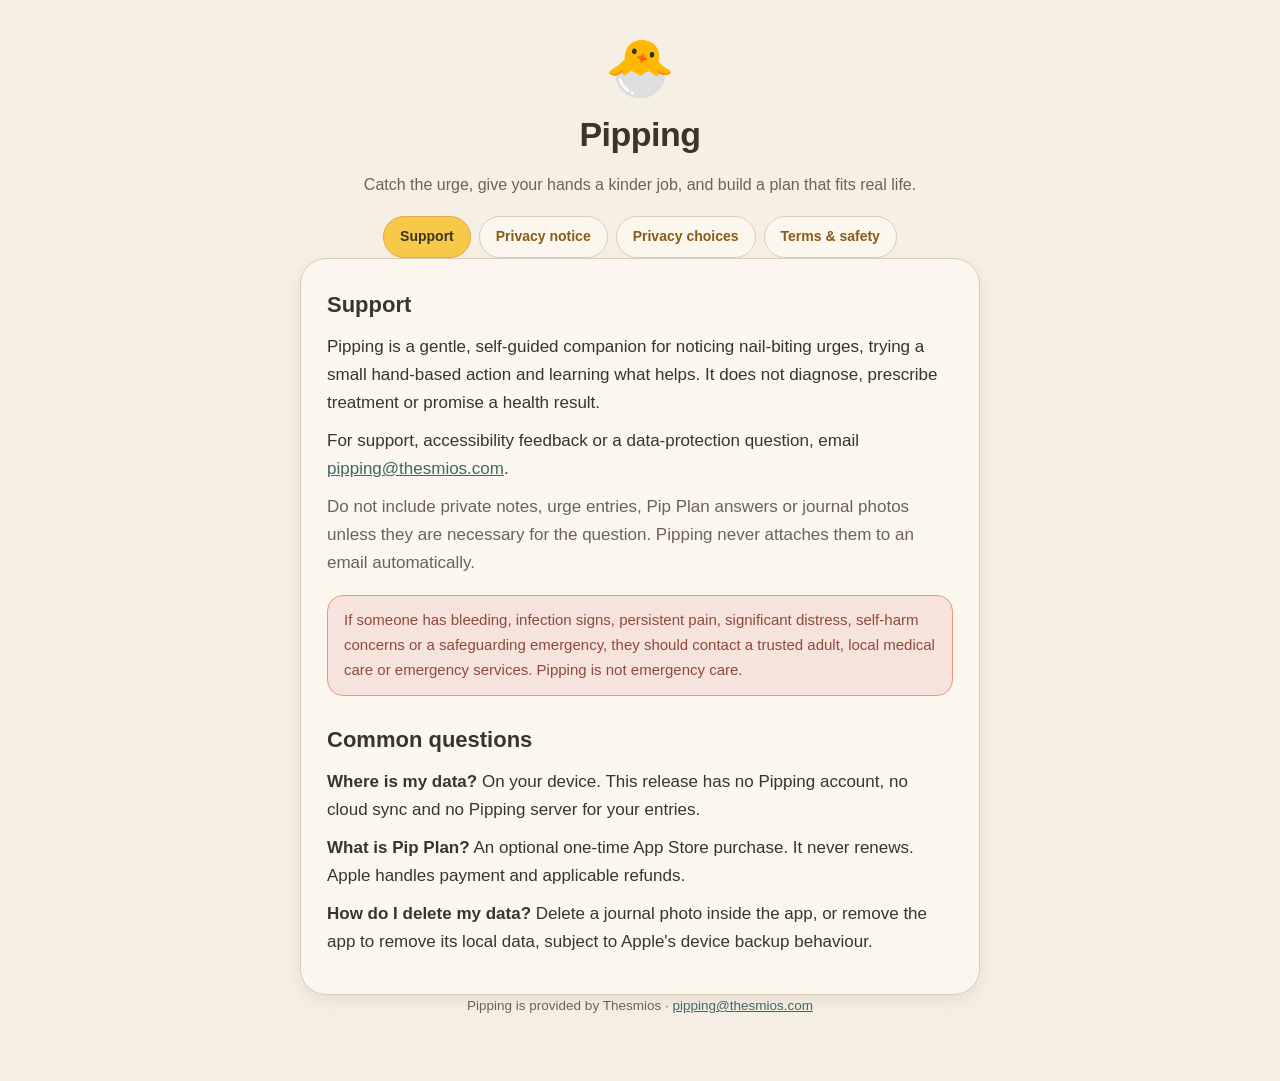
==== index.html @ 9849a087 "Pipping support, privacy and terms pages Interim public pages for App Store submission; the canonica" ====
<!doctype html><html lang="en"><head><meta charset="utf-8"><meta name="viewport" content="width=device-width,initial-scale=1"><title>Pipping Support</title><link rel="stylesheet" href="style.css"></head><body>
<header class="wrap"><div class="egg">🐣</div><h1>Pipping</h1><p class="tag">Catch the urge, give your hands a kinder job, and build a plan that fits real life.</p></header>
<nav class="wrap">
<a href="index.html" aria-current="page">Support</a>
<a href="privacy.html">Privacy notice</a>
<a href="privacy-choices.html">Privacy choices</a>
<a href="terms.html">Terms &amp; safety</a>
</nav>
<main class="wrap">
<h2>Support</h2>
<p>Pipping is a gentle, self-guided companion for noticing nail-biting urges, trying a small hand-based action and learning what helps. It does not diagnose, prescribe treatment or promise a health result.</p>
<p>For support, accessibility feedback or a data-protection question, email <a href="mailto:pipping@thesmios.com">pipping@thesmios.com</a>.</p>
<p class="quiet">Do not include private notes, urge entries, Pip Plan answers or journal photos unless they are necessary for the question. Pipping never attaches them to an email automatically.</p>
<div class="care">If someone has bleeding, infection signs, persistent pain, significant distress, self-harm concerns or a safeguarding emergency, they should contact a trusted adult, local medical care or emergency services. Pipping is not emergency care.</div>
<h2>Common questions</h2>
<p><strong>Where is my data?</strong> On your device. This release has no Pipping account, no cloud sync and no Pipping server for your entries.</p>
<p><strong>What is Pip&nbsp;Plan?</strong> An optional one-time App Store purchase. It never renews. Apple handles payment and applicable refunds.</p>
<p><strong>How do I delete my data?</strong> Delete a journal photo inside the app, or remove the app to remove its local data, subject to Apple's device backup behaviour.</p>
</main>
<footer class="wrap">Pipping is provided by Thesmios · <a href="mailto:pipping@thesmios.com">pipping@thesmios.com</a></footer></body></html>
---- style.css ----
:root{--cream:#F6EFE3;--shell:#FBF7EE;--ink:#3A342B;--quiet:#6D6255;--amber:#8A5A18;--candle:#E8A54B;--chick:#F7C948;--line:#D9CDB9;--teal:#3E6866}
*{box-sizing:border-box;margin:0;padding:0}
body{background:var(--cream);color:var(--ink);font:17px/1.65 -apple-system,BlinkMacSystemFont,"Segoe UI",Roboto,sans-serif;padding:0 20px 64px}
.wrap{max-width:680px;margin:0 auto}
header{padding:40px 0 8px;text-align:center}
.egg{font-size:56px;line-height:1}
h1{font-size:34px;letter-spacing:-.5px;margin:10px 0 4px}
.tag{color:var(--quiet);font-size:16px}
nav{display:flex;gap:8px;justify-content:center;flex-wrap:wrap;margin:22px 0 30px}
nav a{color:var(--amber);background:var(--shell);border:1px solid var(--line);border-radius:999px;padding:8px 16px;text-decoration:none;font-weight:600;font-size:14px}
nav a[aria-current="page"]{background:var(--chick);color:var(--ink);border-color:var(--candle)}
main{background:var(--shell);border:1px solid var(--line);border-radius:26px;padding:28px 26px;box-shadow:0 7px 16px rgba(107,95,77,.10)}
h2{font-size:22px;margin:26px 0 8px}
h2:first-child{margin-top:0}
p{margin:10px 0;color:var(--ink)}
p.quiet,li{color:var(--quiet)}
ul{margin:10px 0 10px 22px}
a{color:var(--teal)}
.note{background:#FCE7A4;border:1px solid var(--candle);border-radius:16px;padding:12px 16px;margin:18px 0;font-size:15px}
.care{background:#F6E3DC;border:1px solid #EE9675;border-radius:16px;padding:12px 16px;margin:18px 0;font-size:15px;color:#8F493B}
footer{text-align:center;color:var(--quiet);font-size:13.5px;margin-top:26px}
.eff{color:var(--quiet);font-size:14px;margin-bottom:14px}
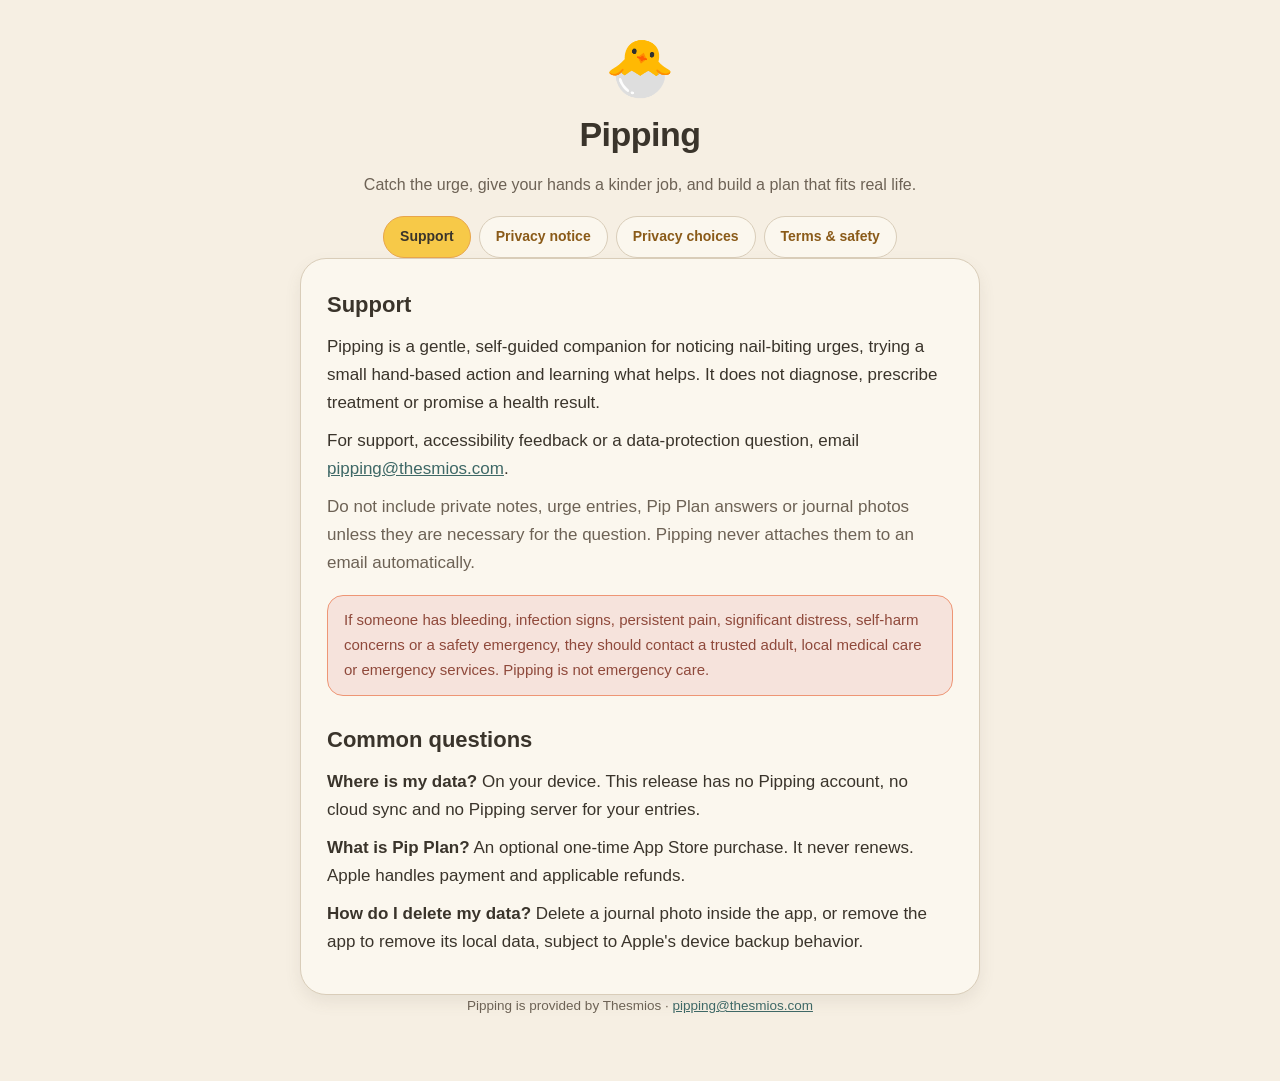
==== commit 9601dcc8: "Use US English spelling and the September 14, 2026 effective date Co-Authored-By: Claude Opus 5 <nor" ====
--- a/index.html
+++ b/index.html
@@ -11,10 +11,10 @@
 <p>Pipping is a gentle, self-guided companion for noticing nail-biting urges, trying a small hand-based action and learning what helps. It does not diagnose, prescribe treatment or promise a health result.</p>
 <p>For support, accessibility feedback or a data-protection question, email <a href="mailto:pipping@thesmios.com">pipping@thesmios.com</a>.</p>
 <p class="quiet">Do not include private notes, urge entries, Pip Plan answers or journal photos unless they are necessary for the question. Pipping never attaches them to an email automatically.</p>
-<div class="care">If someone has bleeding, infection signs, persistent pain, significant distress, self-harm concerns or a safeguarding emergency, they should contact a trusted adult, local medical care or emergency services. Pipping is not emergency care.</div>
+<div class="care">If someone has bleeding, infection signs, persistent pain, significant distress, self-harm concerns or a safety emergency, they should contact a trusted adult, local medical care or emergency services. Pipping is not emergency care.</div>
 <h2>Common questions</h2>
 <p><strong>Where is my data?</strong> On your device. This release has no Pipping account, no cloud sync and no Pipping server for your entries.</p>
 <p><strong>What is Pip&nbsp;Plan?</strong> An optional one-time App Store purchase. It never renews. Apple handles payment and applicable refunds.</p>
-<p><strong>How do I delete my data?</strong> Delete a journal photo inside the app, or remove the app to remove its local data, subject to Apple's device backup behaviour.</p>
+<p><strong>How do I delete my data?</strong> Delete a journal photo inside the app, or remove the app to remove its local data, subject to Apple's device backup behavior.</p>
 </main>
 <footer class="wrap">Pipping is provided by Thesmios · <a href="mailto:pipping@thesmios.com">pipping@thesmios.com</a></footer></body></html>
